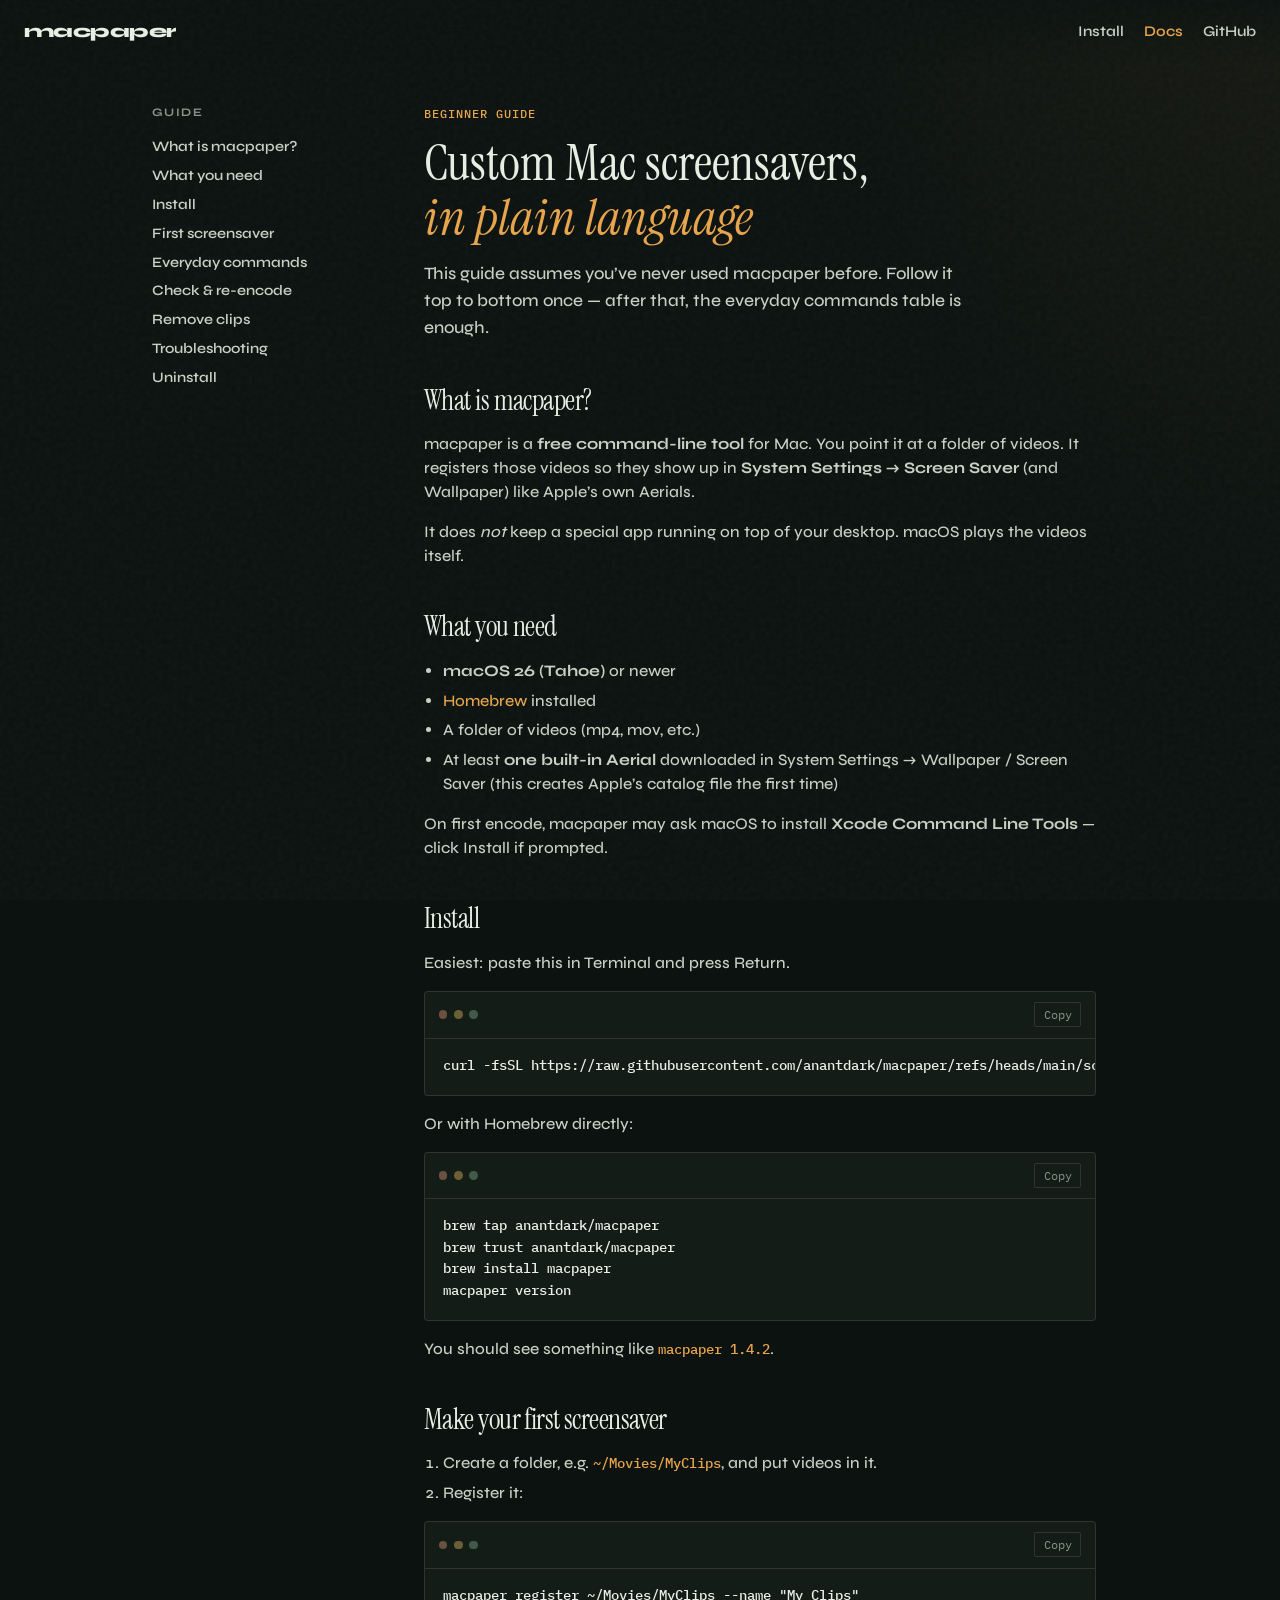
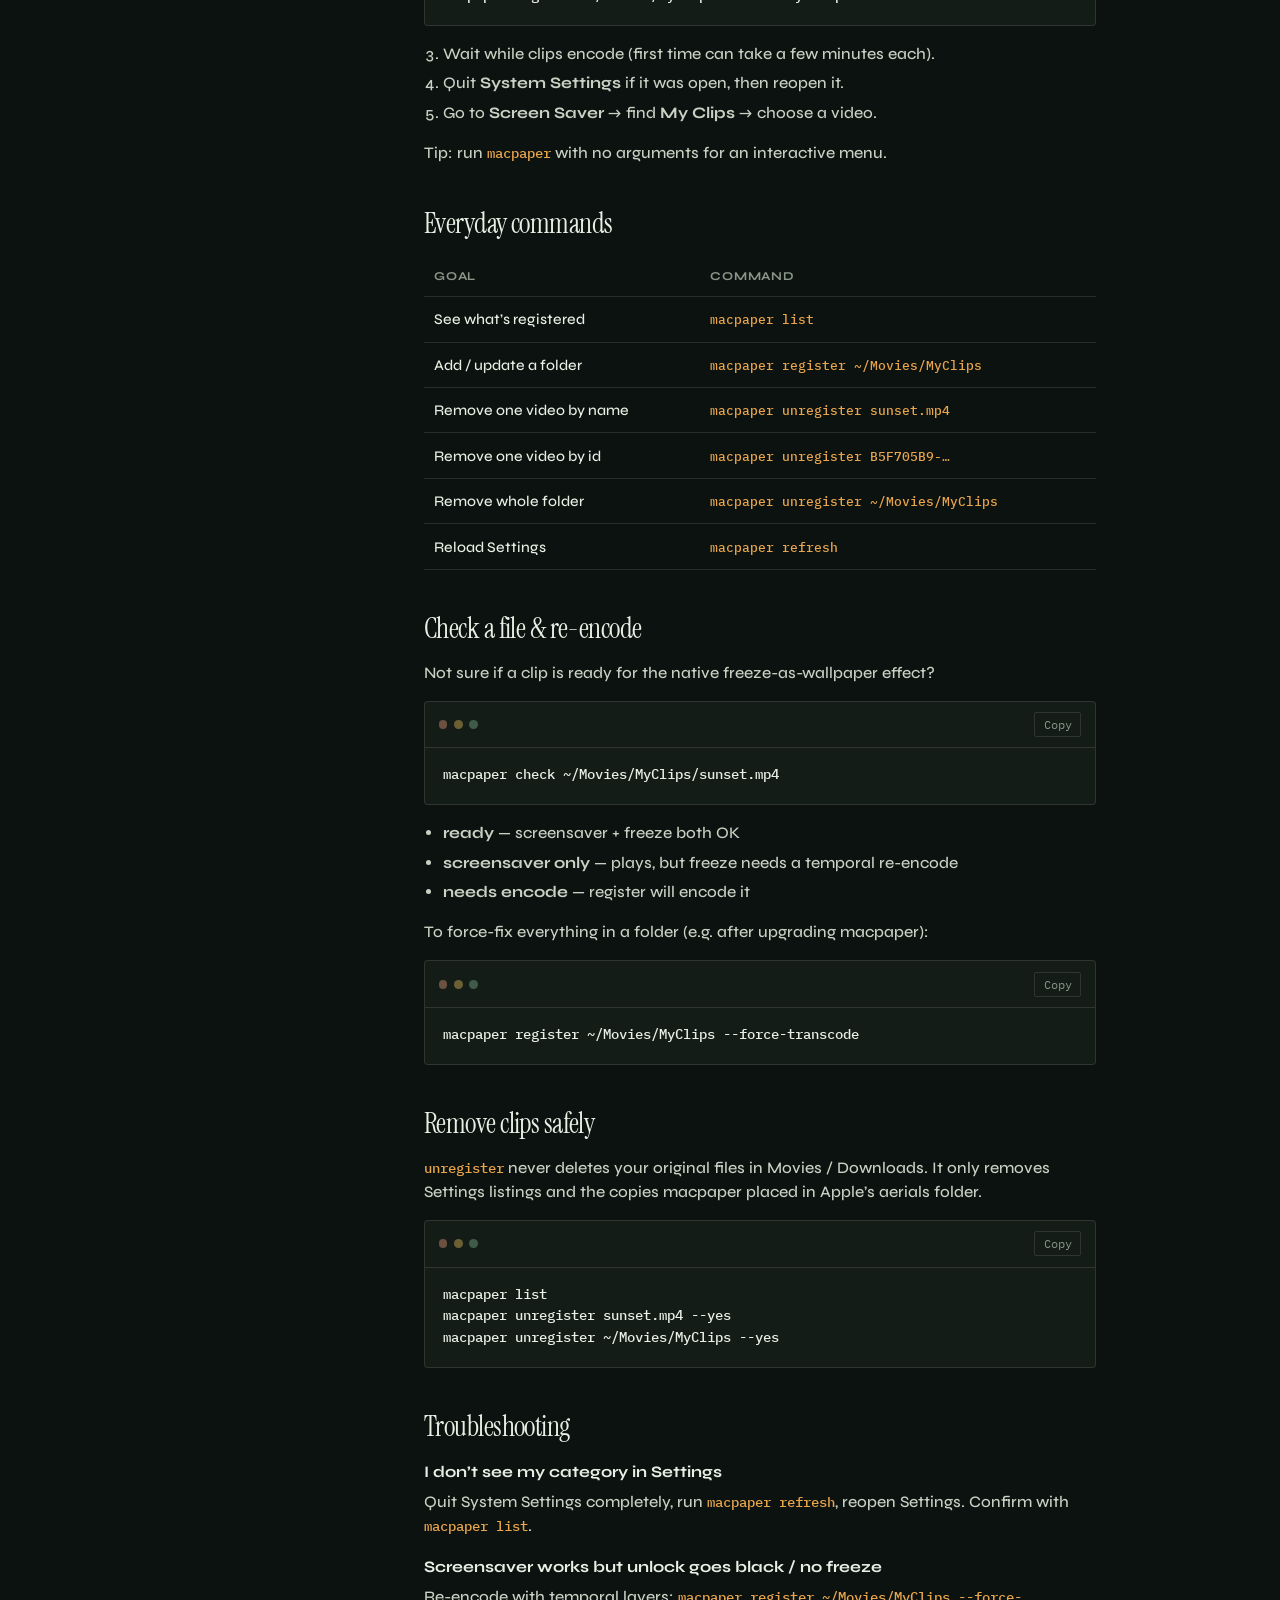
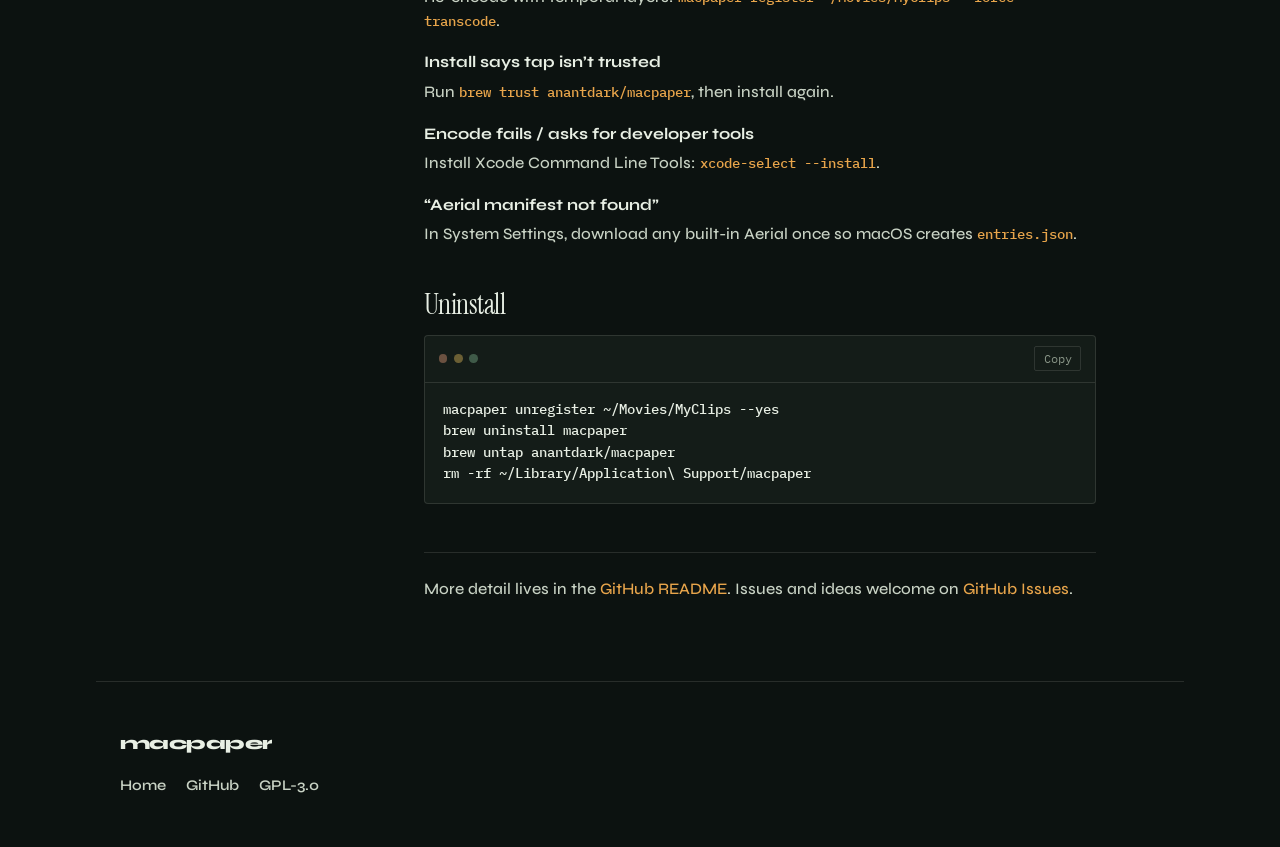
==== docs/index.html @ 39d35140 "Add GitHub Pages site for macpaper. Landing and beginner docs marketed around custom native Mac scre" ====
<!DOCTYPE html>
<html lang="en">
<head>
  <meta charset="utf-8" />
  <meta name="viewport" content="width=device-width, initial-scale=1" />
  <title>Docs — macpaper</title>
  <meta name="description" content="Beginner-friendly guide to installing macpaper and turning your videos into native macOS screensavers." />
  <link rel="preconnect" href="https://fonts.googleapis.com" />
  <link rel="preconnect" href="https://fonts.gstatic.com" crossorigin />
  <link href="https://fonts.googleapis.com/css2?family=Instrument+Serif:ital@0;1&family=Syne:wght@500;600;700;800&family=IBM+Plex+Mono:wght@400;500&display=swap" rel="stylesheet" />
  <link rel="stylesheet" href="../styles.css" />
</head>
<body class="docs-body">
  <div class="noise" aria-hidden="true"></div>

  <header class="site-header">
    <a class="brand" href="../">macpaper</a>
    <nav>
      <a href="../#install">Install</a>
      <a href="./" aria-current="page">Docs</a>
      <a href="https://github.com/anantdark/macpaper" rel="noopener">GitHub</a>
    </nav>
  </header>

  <div class="docs-layout">
    <aside class="docs-nav">
      <p class="docs-nav-title">Guide</p>
      <a href="#what">What is macpaper?</a>
      <a href="#need">What you need</a>
      <a href="#install">Install</a>
      <a href="#first">First screensaver</a>
      <a href="#everyday">Everyday commands</a>
      <a href="#check">Check &amp; re-encode</a>
      <a href="#remove">Remove clips</a>
      <a href="#troubleshoot">Troubleshooting</a>
      <a href="#uninstall">Uninstall</a>
    </aside>

    <article class="docs-main">
      <p class="eyebrow">Beginner guide</p>
      <h1>Custom Mac screensavers,<br /><em>in plain language</em></h1>
      <p class="lede">
        This guide assumes you’ve never used macpaper before. Follow it top to bottom once —
        after that, the everyday commands table is enough.
      </p>

      <section id="what">
        <h2>What is macpaper?</h2>
        <p>
          macpaper is a <strong>free command-line tool</strong> for Mac. You point it at a folder of videos.
          It registers those videos so they show up in
          <strong>System Settings → Screen Saver</strong> (and Wallpaper) like Apple’s own Aerials.
        </p>
        <p>
          It does <em>not</em> keep a special app running on top of your desktop.
          macOS plays the videos itself.
        </p>
      </section>

      <section id="need">
        <h2>What you need</h2>
        <ul>
          <li><strong>macOS 26 (Tahoe)</strong> or newer</li>
          <li><a href="https://brew.sh">Homebrew</a> installed</li>
          <li>A folder of videos (mp4, mov, etc.)</li>
          <li>At least <strong>one built-in Aerial</strong> downloaded in System Settings → Wallpaper / Screen Saver (this creates Apple’s catalog file the first time)</li>
        </ul>
        <p>
          On first encode, macpaper may ask macOS to install
          <strong>Xcode Command Line Tools</strong> — click Install if prompted.
        </p>
      </section>

      <section id="install">
        <h2>Install</h2>
        <p>Easiest: paste this in Terminal and press Return.</p>
        <div class="terminal" data-copy>
          <div class="terminal-bar">
            <span></span><span></span><span></span>
            <button type="button" class="copy-btn">Copy</button>
          </div>
          <pre><code>curl -fsSL https://raw.githubusercontent.com/anantdark/macpaper/refs/heads/main/scripts/install.sh | bash</code></pre>
        </div>
        <p>Or with Homebrew directly:</p>
        <div class="terminal" data-copy>
          <div class="terminal-bar">
            <span></span><span></span><span></span>
            <button type="button" class="copy-btn">Copy</button>
          </div>
          <pre><code>brew tap anantdark/macpaper
brew trust anantdark/macpaper
brew install macpaper
macpaper version</code></pre>
        </div>
        <p>You should see something like <code>macpaper 1.4.2</code>.</p>
      </section>

      <section id="first">
        <h2>Make your first screensaver</h2>
        <ol>
          <li>Create a folder, e.g. <code>~/Movies/MyClips</code>, and put videos in it.</li>
          <li>Register it:</li>
        </ol>
        <div class="terminal" data-copy>
          <div class="terminal-bar">
            <span></span><span></span><span></span>
            <button type="button" class="copy-btn">Copy</button>
          </div>
          <pre><code>macpaper register ~/Movies/MyClips --name "My Clips"</code></pre>
        </div>
        <ol start="3">
          <li>Wait while clips encode (first time can take a few minutes each).</li>
          <li>Quit <strong>System Settings</strong> if it was open, then reopen it.</li>
          <li>Go to <strong>Screen Saver</strong> → find <strong>My Clips</strong> → choose a video.</li>
        </ol>
        <p>
          Tip: run <code>macpaper</code> with no arguments for an interactive menu.
        </p>
      </section>

      <section id="everyday">
        <h2>Everyday commands</h2>
        <table>
          <thead>
            <tr><th>Goal</th><th>Command</th></tr>
          </thead>
          <tbody>
            <tr><td>See what’s registered</td><td><code>macpaper list</code></td></tr>
            <tr><td>Add / update a folder</td><td><code>macpaper register ~/Movies/MyClips</code></td></tr>
            <tr><td>Remove one video by name</td><td><code>macpaper unregister sunset.mp4</code></td></tr>
            <tr><td>Remove one video by id</td><td><code>macpaper unregister B5F705B9-…</code></td></tr>
            <tr><td>Remove whole folder</td><td><code>macpaper unregister ~/Movies/MyClips</code></td></tr>
            <tr><td>Reload Settings</td><td><code>macpaper refresh</code></td></tr>
          </tbody>
        </table>
      </section>

      <section id="check">
        <h2>Check a file &amp; re-encode</h2>
        <p>Not sure if a clip is ready for the native freeze-as-wallpaper effect?</p>
        <div class="terminal" data-copy>
          <div class="terminal-bar">
            <span></span><span></span><span></span>
            <button type="button" class="copy-btn">Copy</button>
          </div>
          <pre><code>macpaper check ~/Movies/MyClips/sunset.mp4</code></pre>
        </div>
        <ul>
          <li><strong>ready</strong> — screensaver + freeze both OK</li>
          <li><strong>screensaver only</strong> — plays, but freeze needs a temporal re-encode</li>
          <li><strong>needs encode</strong> — register will encode it</li>
        </ul>
        <p>To force-fix everything in a folder (e.g. after upgrading macpaper):</p>
        <div class="terminal" data-copy>
          <div class="terminal-bar">
            <span></span><span></span><span></span>
            <button type="button" class="copy-btn">Copy</button>
          </div>
          <pre><code>macpaper register ~/Movies/MyClips --force-transcode</code></pre>
        </div>
      </section>

      <section id="remove">
        <h2>Remove clips safely</h2>
        <p>
          <code>unregister</code> never deletes your original files in Movies / Downloads.
          It only removes Settings listings and the copies macpaper placed in Apple’s aerials folder.
        </p>
        <div class="terminal" data-copy>
          <div class="terminal-bar">
            <span></span><span></span><span></span>
            <button type="button" class="copy-btn">Copy</button>
          </div>
          <pre><code>macpaper list
macpaper unregister sunset.mp4 --yes
macpaper unregister ~/Movies/MyClips --yes</code></pre>
        </div>
      </section>

      <section id="troubleshoot">
        <h2>Troubleshooting</h2>
        <dl class="faq">
          <dt>I don’t see my category in Settings</dt>
          <dd>Quit System Settings completely, run <code>macpaper refresh</code>, reopen Settings. Confirm with <code>macpaper list</code>.</dd>
          <dt>Screensaver works but unlock goes black / no freeze</dt>
          <dd>Re-encode with temporal layers: <code>macpaper register ~/Movies/MyClips --force-transcode</code>.</dd>
          <dt>Install says tap isn’t trusted</dt>
          <dd>Run <code>brew trust anantdark/macpaper</code>, then install again.</dd>
          <dt>Encode fails / asks for developer tools</dt>
          <dd>Install Xcode Command Line Tools: <code>xcode-select --install</code>.</dd>
          <dt>“Aerial manifest not found”</dt>
          <dd>In System Settings, download any built-in Aerial once so macOS creates <code>entries.json</code>.</dd>
        </dl>
      </section>

      <section id="uninstall">
        <h2>Uninstall</h2>
        <div class="terminal" data-copy>
          <div class="terminal-bar">
            <span></span><span></span><span></span>
            <button type="button" class="copy-btn">Copy</button>
          </div>
          <pre><code>macpaper unregister ~/Movies/MyClips --yes
brew uninstall macpaper
brew untap anantdark/macpaper
rm -rf ~/Library/Application\ Support/macpaper</code></pre>
        </div>
      </section>

      <p class="docs-end">
        More detail lives in the
        <a href="https://github.com/anantdark/macpaper#readme">GitHub README</a>.
        Issues and ideas welcome on
        <a href="https://github.com/anantdark/macpaper/issues">GitHub Issues</a>.
      </p>
    </article>
  </div>

  <footer class="site-footer">
    <a class="brand" href="../">macpaper</a>
    <div class="footer-links">
      <a href="../">Home</a>
      <a href="https://github.com/anantdark/macpaper">GitHub</a>
      <a href="https://github.com/anantdark/macpaper/blob/main/LICENSE">GPL-3.0</a>
    </div>
  </footer>

  <script src="../main.js"></script>
</body>
</html>
---- styles.css ----
:root {
  --ink: #0c1210;
  --ink-2: #141c18;
  --fog: #c8d2c4;
  --mist: #8a9688;
  --paper: #e8efe4;
  --amber: #e8a54b;
  --amber-deep: #c47d22;
  --line: rgba(232, 239, 228, 0.12);
  --ease: cubic-bezier(0.22, 1, 0.36, 1);
  --font-display: "Syne", system-ui, sans-serif;
  --font-serif: "Instrument Serif", Georgia, serif;
  --font-mono: "IBM Plex Mono", ui-monospace, monospace;
}

*,
*::before,
*::after {
  box-sizing: border-box;
}

html {
  scroll-behavior: smooth;
}

body {
  margin: 0;
  min-height: 100vh;
  background: var(--ink);
  color: var(--paper);
  font-family: var(--font-display);
  font-weight: 500;
  line-height: 1.5;
  -webkit-font-smoothing: antialiased;
}

.noise {
  pointer-events: none;
  position: fixed;
  inset: 0;
  z-index: 50;
  opacity: 0.04;
  background-image: url("data:image/svg+xml,%3Csvg viewBox='0 0 200 200' xmlns='http://www.w3.org/2000/svg'%3E%3Cfilter id='n'%3E%3CfeTurbulence type='fractalNoise' baseFrequency='0.85' numOctaves='4' stitchTiles='stitch'/%3E%3C/filter%3E%3Crect width='100%25' height='100%25' filter='url(%23n)'/%3E%3C/svg%3E");
}

a {
  color: var(--amber);
  text-decoration: none;
}

a:hover {
  color: var(--paper);
}

code {
  font-family: var(--font-mono);
  font-size: 0.9em;
  color: var(--amber);
}

.site-header {
  position: fixed;
  top: 0;
  left: 0;
  right: 0;
  z-index: 40;
  display: flex;
  align-items: center;
  justify-content: space-between;
  padding: 1.1rem 1.5rem;
  background: linear-gradient(to bottom, rgba(12, 18, 16, 0.92), rgba(12, 18, 16, 0));
}

.brand {
  font-family: var(--font-display);
  font-weight: 800;
  font-size: 1.15rem;
  letter-spacing: -0.03em;
  color: var(--paper) !important;
}

.site-header nav {
  display: flex;
  gap: 1.25rem;
}

.site-header nav a {
  color: var(--fog);
  font-size: 0.92rem;
  font-weight: 600;
}

.site-header nav a[aria-current="page"] {
  color: var(--amber);
}

/* ── Hero ─────────────────────────────────────────── */

.hero {
  position: relative;
  min-height: 100svh;
  display: grid;
  align-items: end;
  padding: 0;
  overflow: hidden;
}

.hero-media {
  position: absolute;
  inset: 0;
}

.hero-media img {
  width: 100%;
  height: 100%;
  object-fit: cover;
  transform: scale(1.06);
  animation: hero-drift 28s var(--ease) infinite alternate;
}

.hero-veil {
  position: absolute;
  inset: 0;
  background:
    linear-gradient(to top, var(--ink) 0%, rgba(12, 18, 16, 0.55) 42%, rgba(12, 18, 16, 0.2) 100%),
    linear-gradient(120deg, rgba(12, 18, 16, 0.55), transparent 55%);
}

.hero-copy {
  position: relative;
  z-index: 1;
  padding: 7rem 1.5rem 4.5rem;
  max-width: 44rem;
}

.brand-mark {
  margin: 0 0 1rem;
  font-size: clamp(2.4rem, 7vw, 4.2rem);
  font-weight: 800;
  letter-spacing: -0.05em;
  line-height: 0.95;
  color: var(--paper);
  animation: rise 0.9s var(--ease) both;
}

.hero h1 {
  margin: 0 0 1.25rem;
  font-family: var(--font-serif);
  font-weight: 400;
  font-size: clamp(2.1rem, 5.5vw, 3.4rem);
  line-height: 1.05;
  letter-spacing: -0.02em;
  animation: rise 0.9s var(--ease) 0.08s both;
}

.hero h1 em {
  font-style: italic;
  color: var(--amber);
}

.lede {
  margin: 0 0 1.75rem;
  max-width: 34rem;
  color: var(--fog);
  font-size: 1.08rem;
  line-height: 1.55;
  animation: rise 0.9s var(--ease) 0.16s both;
}

.cta-row {
  display: flex;
  flex-wrap: wrap;
  gap: 0.75rem;
  animation: rise 0.9s var(--ease) 0.24s both;
}

.btn {
  display: inline-flex;
  align-items: center;
  justify-content: center;
  padding: 0.85rem 1.35rem;
  border-radius: 2px;
  font-weight: 700;
  font-size: 0.95rem;
  letter-spacing: -0.01em;
  border: 1px solid transparent;
  transition: transform 0.25s var(--ease), background 0.25s, color 0.25s, border-color 0.25s;
}

.btn:hover {
  transform: translateY(-1px);
}

.btn.primary {
  background: var(--amber);
  color: var(--ink) !important;
}

.btn.primary:hover {
  background: #f0b45f;
  color: var(--ink) !important;
}

.btn.ghost {
  border-color: var(--line);
  color: var(--paper) !important;
  background: rgba(12, 18, 16, 0.35);
  backdrop-filter: blur(8px);
}

.btn.ghost:hover {
  border-color: var(--amber);
  color: var(--amber) !important;
}

/* ── Sections ─────────────────────────────────────── */

.strip,
.features,
.steps,
.compare {
  padding: 5.5rem 1.5rem;
  max-width: 68rem;
  margin: 0 auto;
}

.strip {
  border-top: 1px solid var(--line);
}

h2 {
  margin: 0 0 0.75rem;
  font-family: var(--font-serif);
  font-weight: 400;
  font-size: clamp(2rem, 4vw, 2.85rem);
  letter-spacing: -0.02em;
  line-height: 1.1;
}

.section-lede {
  margin: 0 0 2rem;
  max-width: 36rem;
  color: var(--mist);
  font-size: 1.05rem;
}

.terminal {
  margin: 0 0 1rem;
  background: var(--ink-2);
  border: 1px solid var(--line);
  border-radius: 4px;
  overflow: hidden;
}

.terminal-bar {
  display: flex;
  align-items: center;
  gap: 0.4rem;
  padding: 0.65rem 0.85rem;
  border-bottom: 1px solid var(--line);
}

.terminal-bar span {
  width: 0.55rem;
  height: 0.55rem;
  border-radius: 50%;
  background: #3a4540;
}

.terminal-bar span:nth-child(1) { background: #6b5140; }
.terminal-bar span:nth-child(2) { background: #6b5f34; }
.terminal-bar span:nth-child(3) { background: #3f5a48; }

.copy-btn {
  margin-left: auto;
  background: transparent;
  border: 1px solid var(--line);
  color: var(--mist);
  font-family: var(--font-mono);
  font-size: 0.72rem;
  padding: 0.25rem 0.55rem;
  cursor: pointer;
  border-radius: 2px;
}

.copy-btn:hover,
.copy-btn.copied {
  color: var(--ink);
  background: var(--amber);
  border-color: var(--amber);
}

.terminal pre {
  margin: 0;
  padding: 1rem 1.1rem 1.15rem;
  overflow-x: auto;
}

.terminal code {
  font-family: var(--font-mono);
  font-size: 0.86rem;
  color: var(--paper);
  white-space: pre;
}

.fine {
  color: var(--mist);
  font-size: 0.95rem;
}

.feature-list {
  list-style: none;
  margin: 0;
  padding: 0;
  display: grid;
  gap: 0;
  border-top: 1px solid var(--line);
}

.feature-list li {
  display: grid;
  grid-template-columns: minmax(10rem, 14rem) 1fr;
  gap: 1rem 2rem;
  padding: 1.5rem 0;
  border-bottom: 1px solid var(--line);
}

.feature-list h3 {
  margin: 0;
  font-size: 1.15rem;
  font-weight: 700;
  letter-spacing: -0.02em;
}

.feature-list p {
  margin: 0;
  color: var(--mist);
  max-width: 36rem;
}

.step-list {
  list-style: none;
  margin: 0 0 2rem;
  padding: 0;
  display: grid;
  gap: 1.25rem;
}

.step-list li {
  display: grid;
  grid-template-columns: 3.5rem 1fr;
  gap: 1rem;
  align-items: start;
}

.step-list .n {
  font-family: var(--font-mono);
  color: var(--amber);
  font-size: 0.95rem;
  padding-top: 0.2rem;
}

.step-list h3 {
  margin: 0 0 0.25rem;
  font-size: 1.2rem;
}

.step-list p {
  margin: 0;
  color: var(--mist);
}

.compare {
  border-top: 1px solid var(--line);
}

.compare em {
  font-family: var(--font-serif);
  font-style: italic;
  color: var(--amber);
}

.site-footer {
  padding: 3rem 1.5rem 4rem;
  border-top: 1px solid var(--line);
  display: grid;
  gap: 1rem;
  max-width: 68rem;
  margin: 0 auto;
}

.footer-links {
  display: flex;
  flex-wrap: wrap;
  gap: 1rem 1.25rem;
}

.footer-links a {
  color: var(--fog);
  font-weight: 600;
  font-size: 0.92rem;
}

/* ── Docs ─────────────────────────────────────────── */

.docs-body {
  background:
    radial-gradient(ellipse 80% 50% at 100% -10%, rgba(232, 165, 75, 0.08), transparent 50%),
    var(--ink);
}

.docs-layout {
  display: grid;
  grid-template-columns: 14rem minmax(0, 42rem);
  gap: 3rem;
  max-width: 64rem;
  margin: 0 auto;
  padding: 6.5rem 1.5rem 4rem;
}

.docs-nav {
  position: sticky;
  top: 5rem;
  align-self: start;
  display: grid;
  gap: 0.45rem;
}

.docs-nav-title {
  margin: 0 0 0.5rem;
  font-size: 0.72rem;
  text-transform: uppercase;
  letter-spacing: 0.12em;
  color: var(--mist);
  font-weight: 700;
}

.docs-nav a {
  color: var(--fog);
  font-size: 0.9rem;
  font-weight: 600;
}

.docs-nav a:hover {
  color: var(--amber);
}

.docs-main .eyebrow {
  margin: 0 0 0.75rem;
  font-family: var(--font-mono);
  font-size: 0.78rem;
  letter-spacing: 0.08em;
  text-transform: uppercase;
  color: var(--amber);
}

.docs-main h1 {
  margin: 0 0 1rem;
  font-family: var(--font-serif);
  font-weight: 400;
  font-size: clamp(2.2rem, 5vw, 3.2rem);
  line-height: 1.08;
}

.docs-main h1 em {
  font-style: italic;
  color: var(--amber);
}

.docs-main h2 {
  margin: 2.75rem 0 0.85rem;
  font-size: 1.75rem;
  scroll-margin-top: 5rem;
}

.docs-main p,
.docs-main li,
.docs-main dd {
  color: var(--fog);
}

.docs-main ul,
.docs-main ol {
  padding-left: 1.2rem;
}

.docs-main li + li {
  margin-top: 0.35rem;
}

.docs-main table {
  width: 100%;
  border-collapse: collapse;
  font-size: 0.92rem;
  margin: 1rem 0 1.5rem;
}

.docs-main th,
.docs-main td {
  text-align: left;
  padding: 0.7rem 0.6rem;
  border-bottom: 1px solid var(--line);
  vertical-align: top;
}

.docs-main th {
  color: var(--mist);
  font-size: 0.75rem;
  text-transform: uppercase;
  letter-spacing: 0.08em;
}

.faq dt {
  margin-top: 1.1rem;
  font-weight: 700;
  color: var(--paper);
}

.faq dd {
  margin: 0.35rem 0 0;
}

.docs-end {
  margin-top: 3rem;
  padding-top: 1.5rem;
  border-top: 1px solid var(--line);
}

/* ── Motion ───────────────────────────────────────── */

@keyframes rise {
  from {
    opacity: 0;
    transform: translateY(18px);
  }
  to {
    opacity: 1;
    transform: translateY(0);
  }
}

@keyframes hero-drift {
  from { transform: scale(1.06) translate3d(0, 0, 0); }
  to { transform: scale(1.12) translate3d(-1.5%, -1%, 0); }
}

.reveal {
  opacity: 0;
  transform: translateY(22px);
  transition: opacity 0.8s var(--ease), transform 0.8s var(--ease);
}

.reveal.in {
  opacity: 1;
  transform: none;
}

@media (max-width: 860px) {
  .feature-list li {
    grid-template-columns: 1fr;
    gap: 0.35rem;
  }

  .docs-layout {
    grid-template-columns: 1fr;
    gap: 2rem;
  }

  .docs-nav {
    position: static;
    display: flex;
    flex-wrap: wrap;
    gap: 0.65rem 1rem;
  }

  .docs-nav-title {
    width: 100%;
  }
}

@media (max-width: 560px) {
  .site-header nav a:not([aria-current]) {
    display: none;
  }

  .site-header nav a[href*="github"],
  .site-header nav a[href*="docs"],
  .site-header nav a[href="./"] {
    display: inline;
  }
}

@media (prefers-reduced-motion: reduce) {
  .hero-media img,
  .brand-mark,
  .hero h1,
  .lede,
  .cta-row,
  .reveal {
    animation: none !important;
    transition: none !important;
    opacity: 1 !important;
    transform: none !important;
  }
}
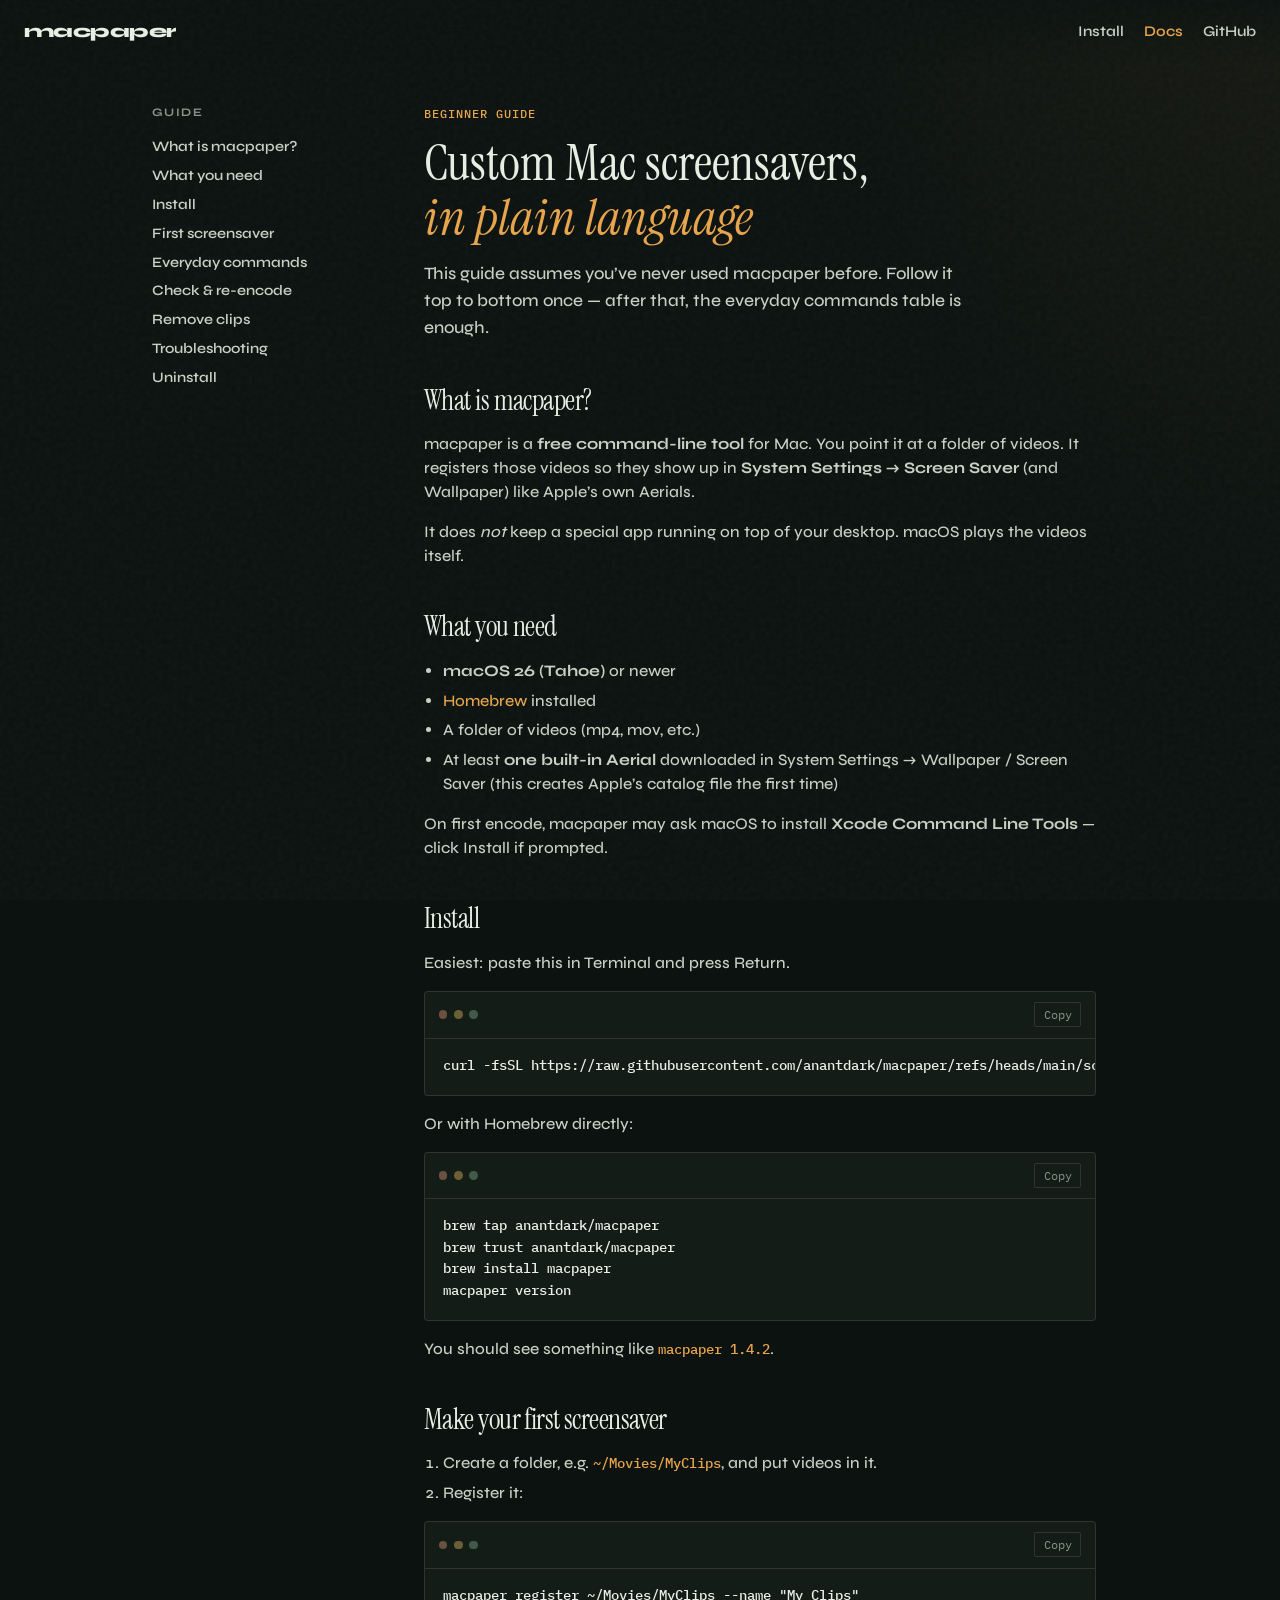
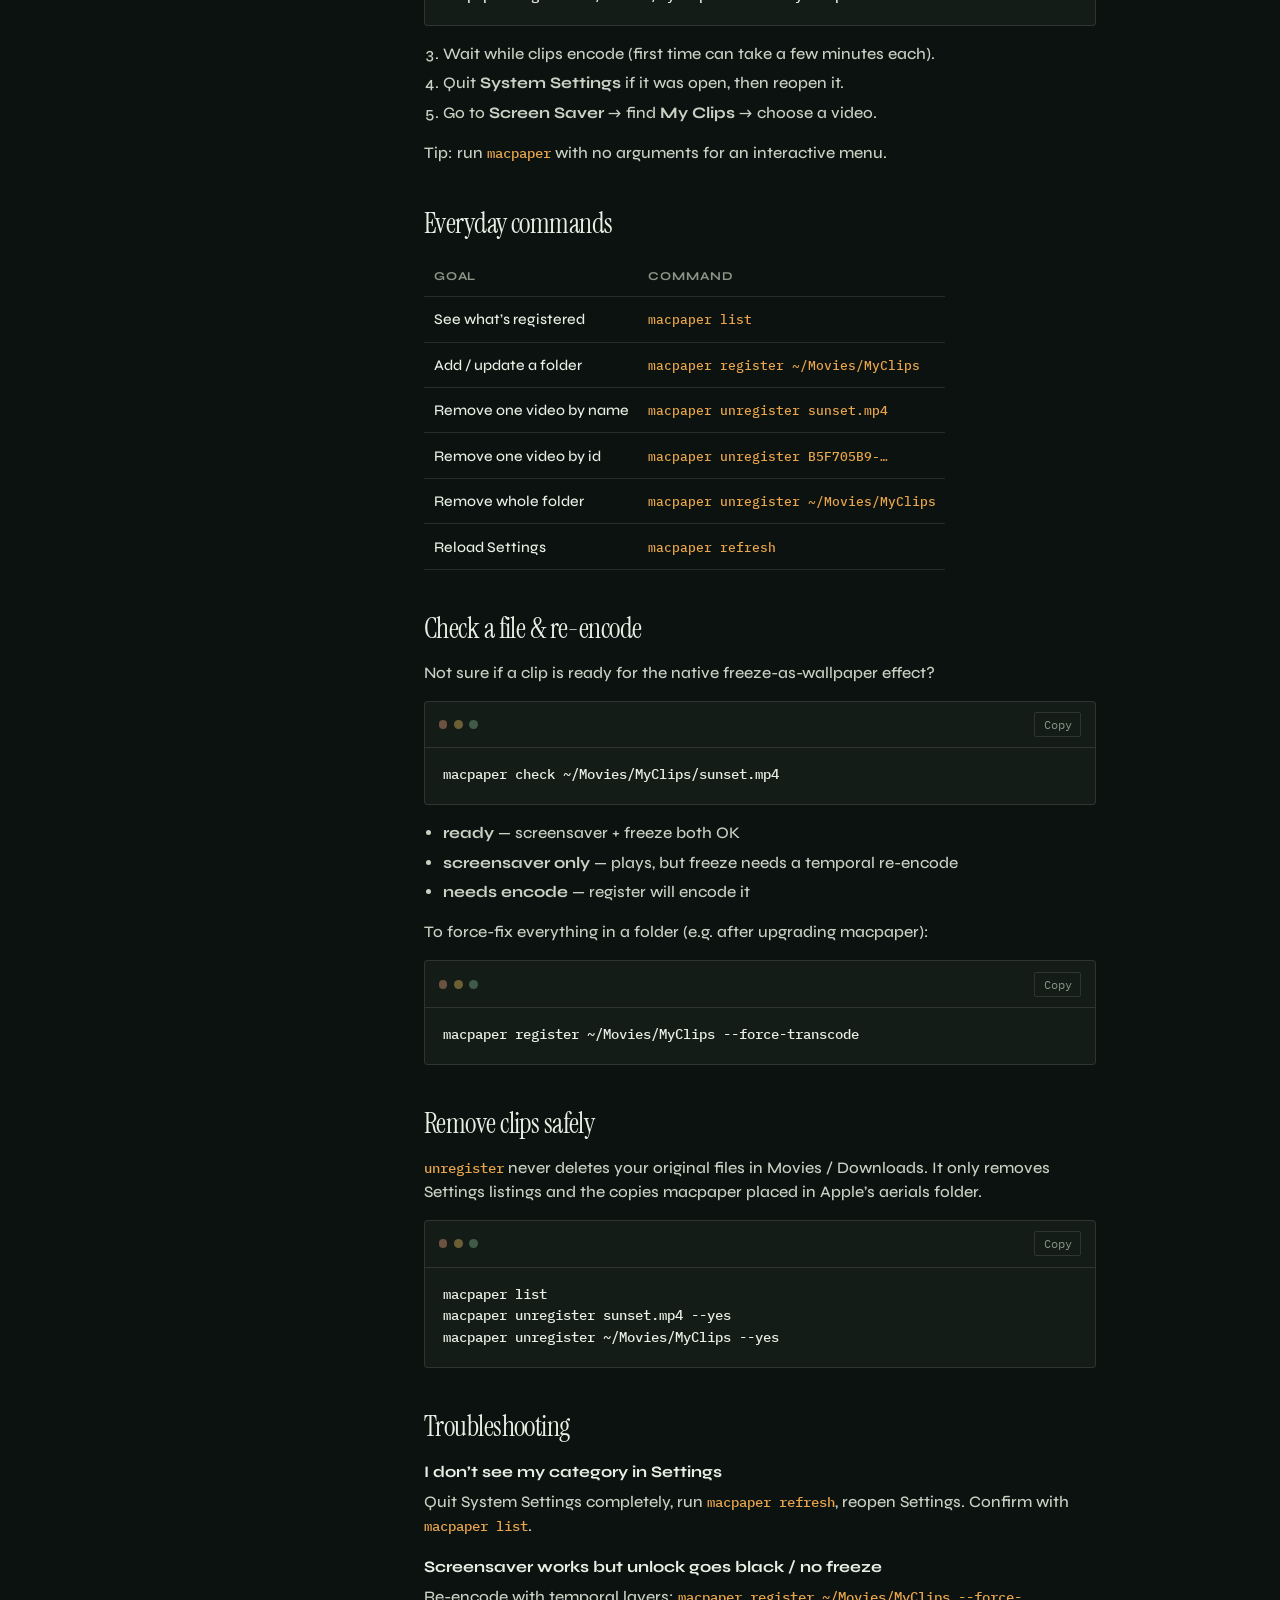
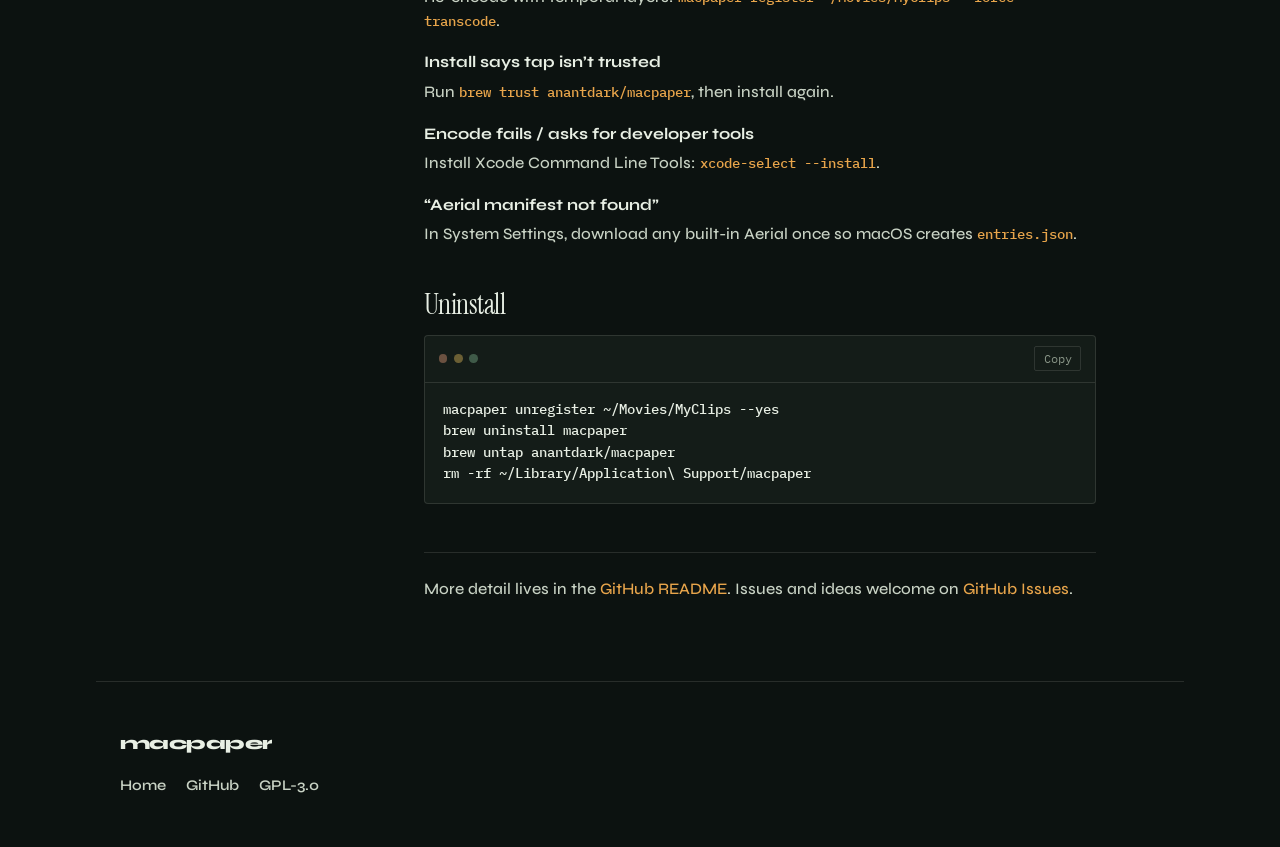
==== commit d0f5c21c: "Improve responsive layout with mobile nav and fluid type. Hamburger menu under 640px, tighter sectio" ====
--- a/docs/index.html
+++ b/docs/index.html
@@ -15,7 +15,8 @@
 
   <header class="site-header">
     <a class="brand" href="../">macpaper</a>
-    <nav>
+    <button type="button" class="nav-toggle" aria-expanded="false" aria-controls="site-nav" aria-label="Menu"><svg class="icon-menu" viewBox="0 0 24 24" aria-hidden="true"><path d="M4 7h16M4 12h16M4 17h16"/></svg><svg class="icon-close" viewBox="0 0 24 24" aria-hidden="true"><path d="M6 6l12 12M18 6L6 18"/></svg></button>
+    <nav id="site-nav">
       <a href="../#install">Install</a>
       <a href="./" aria-current="page">Docs</a>
       <a href="https://github.com/anantdark/macpaper" rel="noopener">GitHub</a>
--- a/styles.css
+++ b/styles.css
@@ -6,6 +6,7 @@
   --paper: #e8efe4;
   --amber: #e8a54b;
   --amber-deep: #c47d22;
+  --ink-rgb: 12, 18, 16;
   --line: rgba(232, 239, 228, 0.12);
   --ease: cubic-bezier(0.22, 1, 0.36, 1);
   --font-display: "Syne", system-ui, sans-serif;
@@ -555,38 +556,238 @@
   transform: none;
 }
 
+/* ── Responsive ───────────────────────────────────── */
+
+img, video {
+  max-width: 100%;
+  height: auto;
+}
+
+.site-header {
+  gap: 1rem;
+}
+
+.site-header .brand {
+  margin-right: auto;
+  position: relative;
+  z-index: 2;
+}
+
+.nav-toggle {
+  display: none;
+  position: relative;
+  z-index: 2;
+  width: 2.5rem;
+  height: 2.5rem;
+  padding: 0;
+  border: 1px solid var(--line);
+  border-radius: 2px;
+  background: rgba(var(--ink-rgb, 12, 18, 16), 0.35);
+  color: var(--paper);
+  cursor: pointer;
+  align-items: center;
+  justify-content: center;
+}
+
+.nav-toggle svg {
+  width: 1.15rem;
+  height: 1.15rem;
+  stroke: currentColor;
+  stroke-width: 2;
+  fill: none;
+  stroke-linecap: round;
+}
+
+.nav-toggle .icon-close { display: none; }
+.nav-toggle[aria-expanded="true"] .icon-menu { display: none; }
+.nav-toggle[aria-expanded="true"] .icon-close { display: block; }
+
+.site-header nav {
+  display: flex;
+  flex-wrap: wrap;
+  gap: 0.85rem 1.25rem;
+  align-items: center;
+  justify-content: flex-end;
+}
+
+.docs-main table {
+  display: block;
+  width: 100%;
+  overflow-x: auto;
+  -webkit-overflow-scrolling: touch;
+}
+
+.terminal pre {
+  -webkit-overflow-scrolling: touch;
+}
+
+.terminal code {
+  word-break: normal;
+  overflow-wrap: normal;
+}
+
 @media (max-width: 860px) {
+  .site-header {
+    padding: 0.85rem 1rem;
+  }
+
+  .hero-copy {
+    padding: 5.5rem 1rem 3rem;
+  }
+
+  .strip,
+  .features,
+  .steps,
+  .compare {
+    padding: 3.5rem 1rem;
+  }
+
   .feature-list li {
     grid-template-columns: 1fr;
     gap: 0.35rem;
   }
 
-  .docs-layout {
+  .step-list li {
+    grid-template-columns: 2.75rem 1fr;
+    gap: 0.75rem;
+  }
+
+  .docs-layout,
+  .docs-layout-wide {
     grid-template-columns: 1fr;
-    gap: 2rem;
+    gap: 1.75rem;
+    padding: 5.5rem 1rem 3rem;
   }
 
   .docs-nav {
     position: static;
     display: flex;
     flex-wrap: wrap;
-    gap: 0.65rem 1rem;
+    gap: 0.55rem 0.9rem;
   }
 
   .docs-nav-title {
     width: 100%;
   }
-}
-
-@media (max-width: 560px) {
-  .site-header nav a:not([aria-current]) {
+
+  .phone-row {
+    grid-template-columns: repeat(3, minmax(0, 1fr));
+    gap: 0.65rem;
+  }
+
+  .phone img {
+    border-radius: 0.7rem;
+  }
+
+  .site-footer {
+    padding: 2.5rem 1rem 3rem;
+  }
+
+  .terminal code {
+    font-size: 0.78rem;
+  }
+}
+
+@media (max-width: 640px) {
+  .nav-toggle {
+    display: inline-flex;
+  }
+
+  .site-header nav {
     display: none;
-  }
-
-  .site-header nav a[href*="github"],
-  .site-header nav a[href*="docs"],
-  .site-header nav a[href="./"] {
-    display: inline;
+    position: absolute;
+    top: calc(100% - 0.15rem);
+    left: 0;
+    right: 0;
+    flex-direction: column;
+    align-items: stretch;
+    gap: 0;
+    padding: 0.5rem 0.75rem 0.85rem;
+    background: rgba(var(--ink-rgb, 12, 18, 16), 0.96);
+    border-bottom: 1px solid var(--line);
+    backdrop-filter: blur(12px);
+  }
+
+  .site-header nav.is-open {
+    display: flex;
+  }
+
+  .site-header nav a {
+    padding: 0.75rem 0.6rem;
+    border-bottom: 1px solid var(--line);
+    font-size: 1rem;
+  }
+
+  .site-header nav a:last-child {
+    border-bottom: 0;
+  }
+
+  .brand-mark {
+    font-size: clamp(2rem, 11vw, 2.8rem);
+  }
+
+  .hero h1,
+  .docs-main h1 {
+    font-size: clamp(1.75rem, 8vw, 2.4rem);
+  }
+
+  h2 {
+    font-size: clamp(1.55rem, 7vw, 2.1rem);
+  }
+
+  .lede,
+  .section-lede {
+    font-size: 1rem;
+  }
+
+  .cta-row {
+    flex-direction: column;
+    align-items: stretch;
+  }
+
+  .btn {
+    width: 100%;
+  }
+
+  .phone-row {
+    grid-template-columns: 1fr;
+    justify-items: center;
+    gap: 1.5rem;
+  }
+
+  .phone img {
+    max-width: min(260px, 78vw);
+  }
+
+  .store-badge img {
+    height: 48px;
+  }
+
+  .store-row {
+    justify-content: center;
+  }
+
+  .footer-links {
+    flex-direction: column;
+    gap: 0.65rem;
+  }
+
+  .terminal pre {
+    padding: 0.85rem;
+  }
+
+  .terminal code {
+    font-size: 0.72rem;
+  }
+}
+
+@media (max-width: 380px) {
+  .hero-copy {
+    padding-top: 5rem;
+  }
+
+  .btn {
+    padding: 0.8rem 1rem;
   }
 }
 
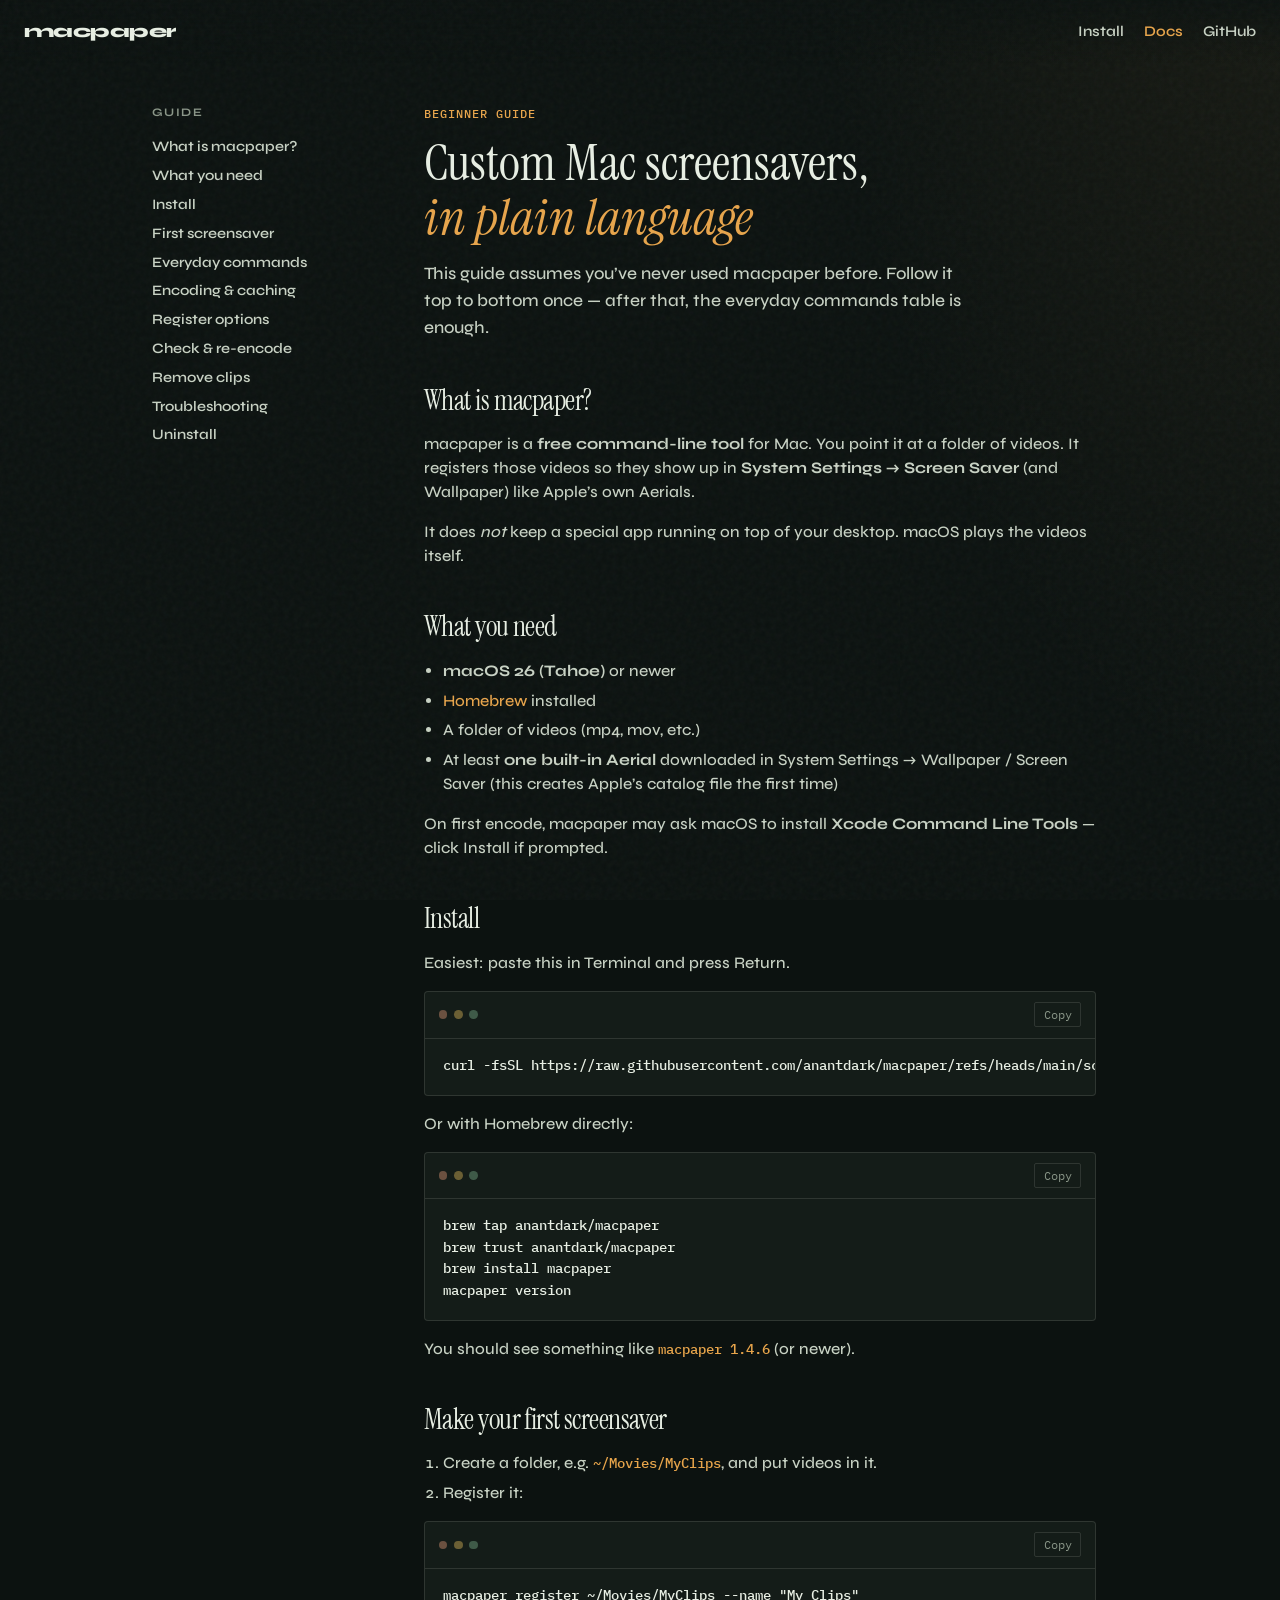
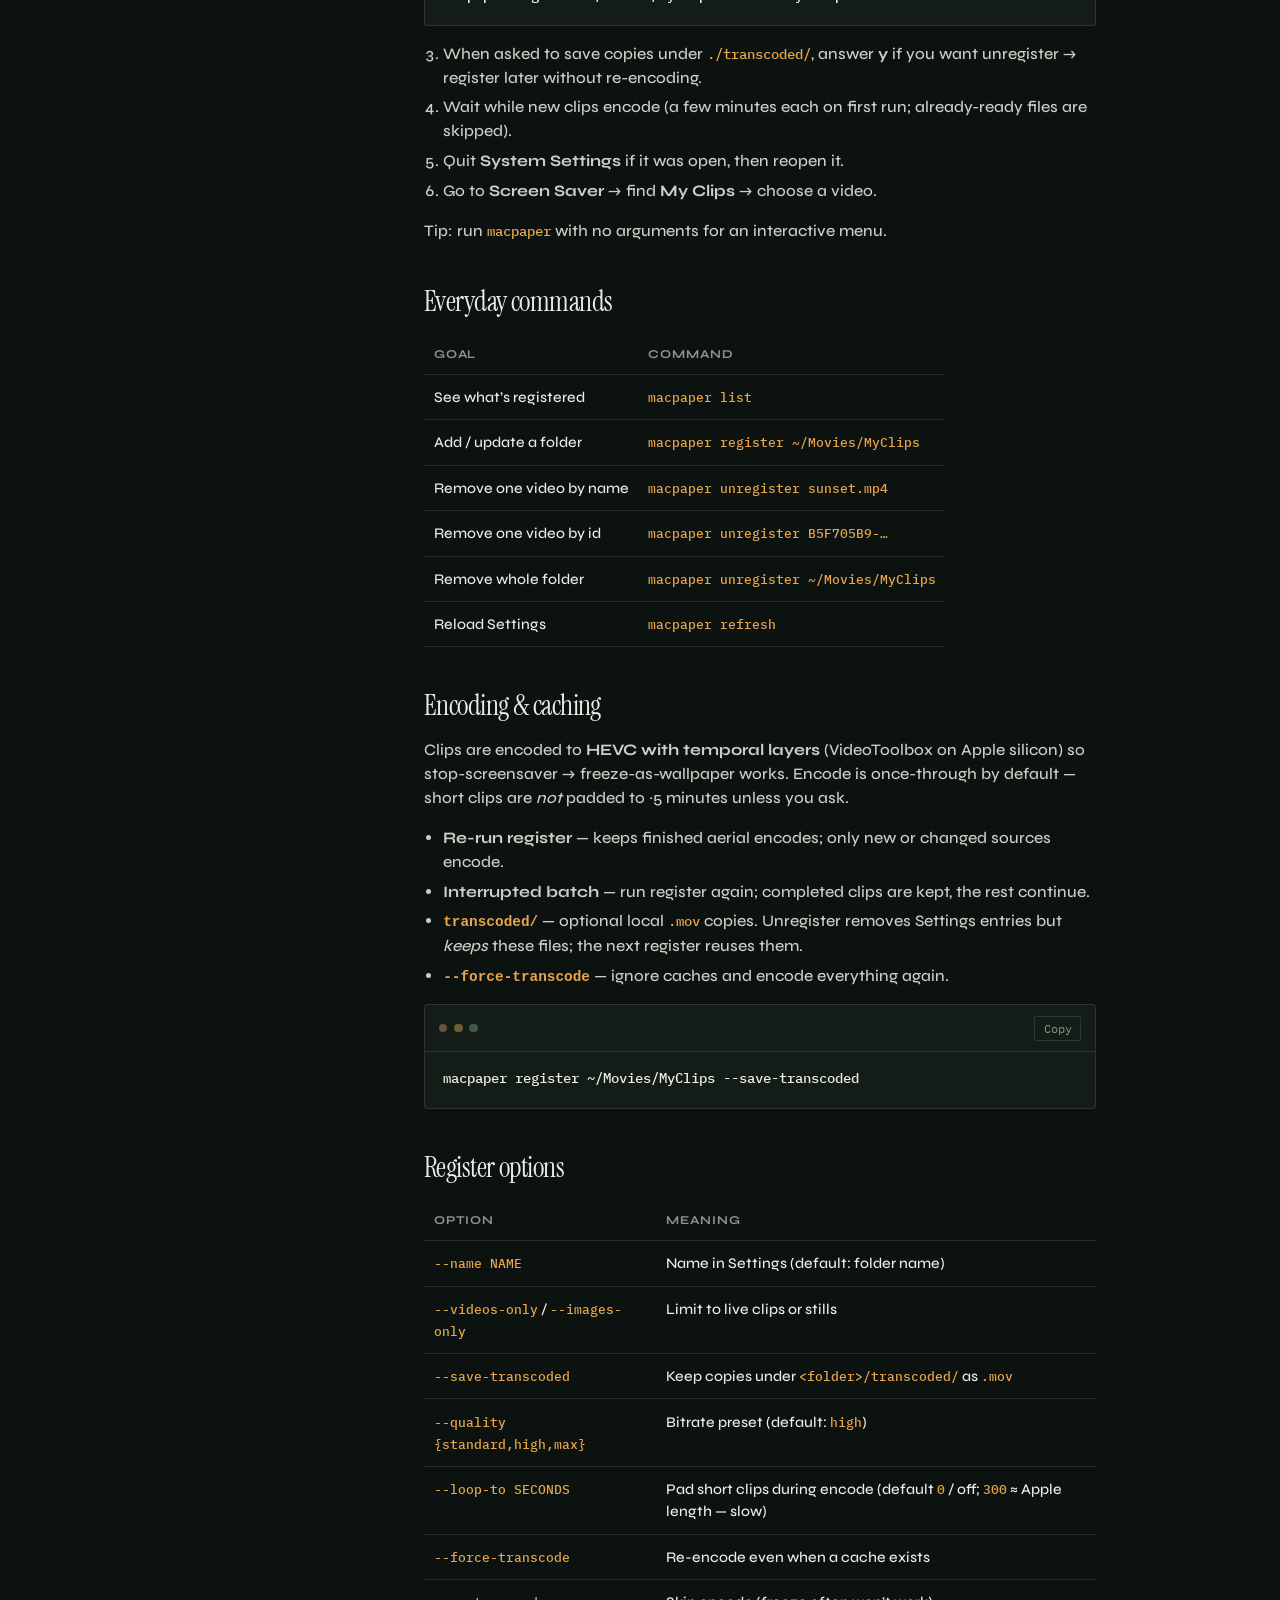
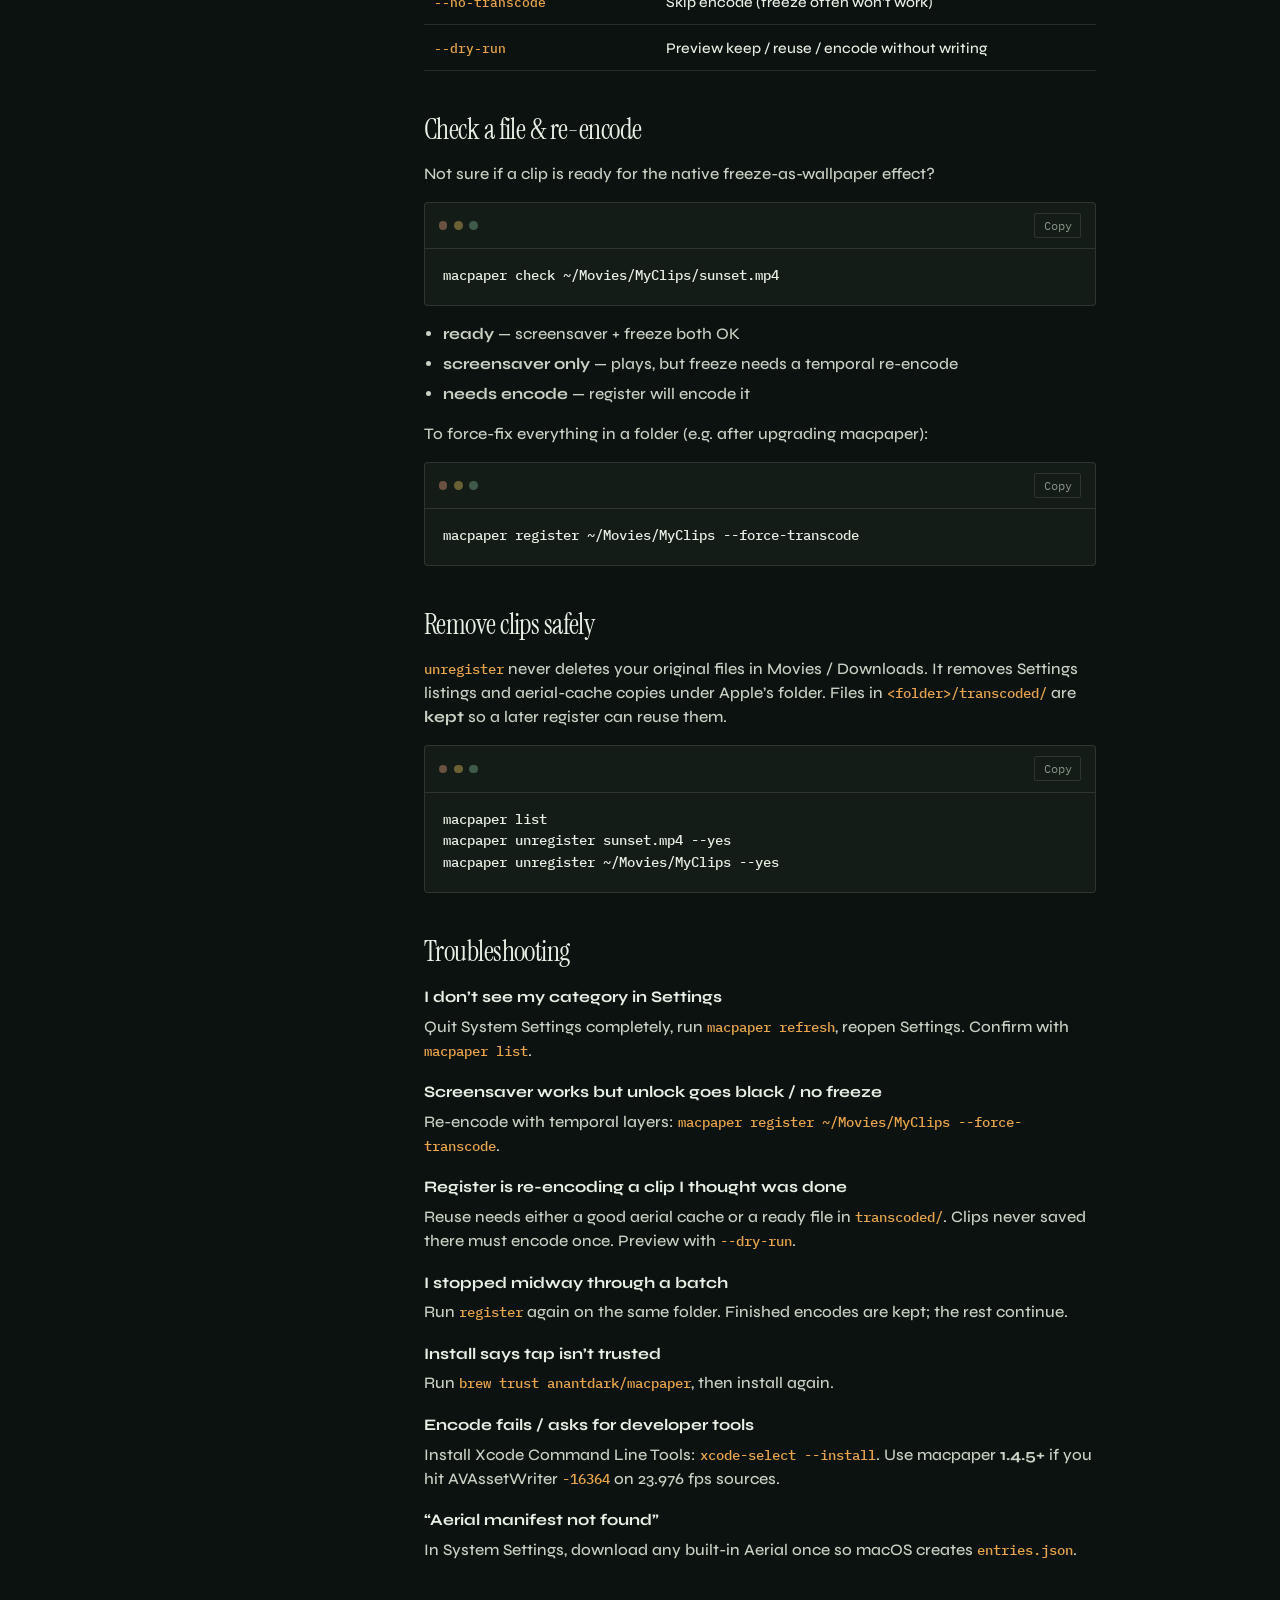
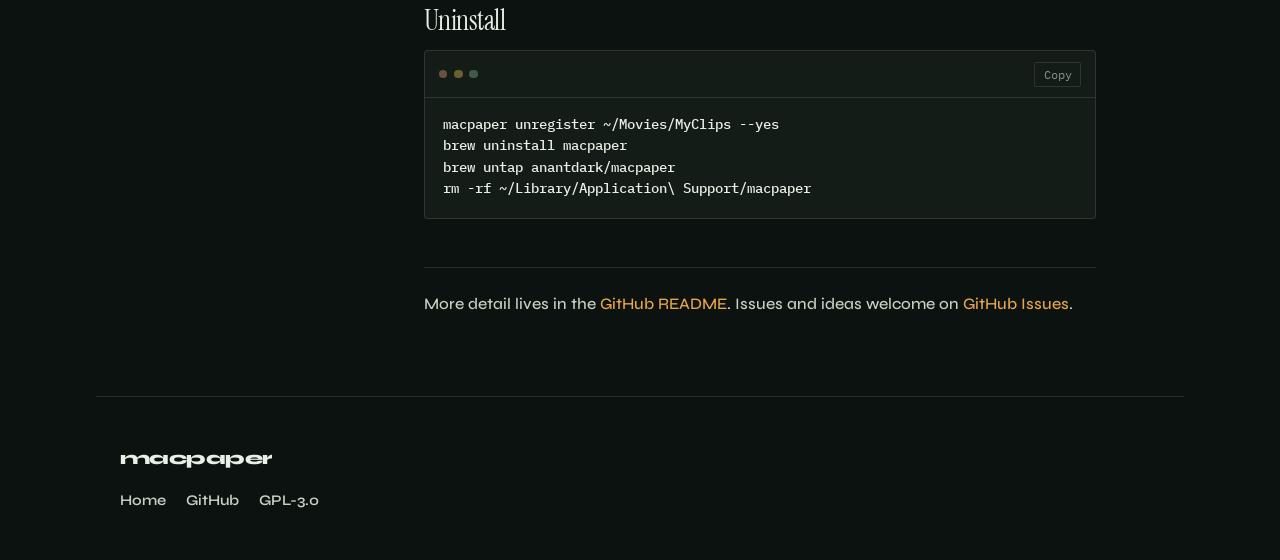
==== commit e5645b0f: "Document incremental encode, transcoded reuse, and register options. Align landing + beginner docs w" ====
--- a/docs/index.html
+++ b/docs/index.html
@@ -31,6 +31,8 @@
       <a href="#install">Install</a>
       <a href="#first">First screensaver</a>
       <a href="#everyday">Everyday commands</a>
+      <a href="#encoding">Encoding &amp; caching</a>
+      <a href="#options">Register options</a>
       <a href="#check">Check &amp; re-encode</a>
       <a href="#remove">Remove clips</a>
       <a href="#troubleshoot">Troubleshooting</a>
@@ -93,7 +95,7 @@
 brew install macpaper
 macpaper version</code></pre>
         </div>
-        <p>You should see something like <code>macpaper 1.4.2</code>.</p>
+        <p>You should see something like <code>macpaper 1.4.6</code> (or newer).</p>
       </section>
 
       <section id="first">
@@ -110,7 +112,8 @@
           <pre><code>macpaper register ~/Movies/MyClips --name "My Clips"</code></pre>
         </div>
         <ol start="3">
-          <li>Wait while clips encode (first time can take a few minutes each).</li>
+          <li>When asked to save copies under <code>./transcoded/</code>, answer <strong>y</strong> if you want unregister → register later without re-encoding.</li>
+          <li>Wait while new clips encode (a few minutes each on first run; already-ready files are skipped).</li>
           <li>Quit <strong>System Settings</strong> if it was open, then reopen it.</li>
           <li>Go to <strong>Screen Saver</strong> → find <strong>My Clips</strong> → choose a video.</li>
         </ol>
@@ -136,6 +139,47 @@
         </table>
       </section>
 
+      <section id="encoding">
+        <h2>Encoding &amp; caching</h2>
+        <p>
+          Clips are encoded to <strong>HEVC with temporal layers</strong> (VideoToolbox on Apple silicon)
+          so stop-screensaver → freeze-as-wallpaper works. Encode is once-through by default —
+          short clips are <em>not</em> padded to ~5 minutes unless you ask.
+        </p>
+        <ul>
+          <li><strong>Re-run register</strong> — keeps finished aerial encodes; only new or changed sources encode.</li>
+          <li><strong>Interrupted batch</strong> — run register again; completed clips are kept, the rest continue.</li>
+          <li><strong><code>transcoded/</code></strong> — optional local <code>.mov</code> copies. Unregister removes Settings entries but <em>keeps</em> these files; the next register reuses them.</li>
+          <li><strong><code>--force-transcode</code></strong> — ignore caches and encode everything again.</li>
+        </ul>
+        <div class="terminal" data-copy>
+          <div class="terminal-bar">
+            <span></span><span></span><span></span>
+            <button type="button" class="copy-btn">Copy</button>
+          </div>
+          <pre><code>macpaper register ~/Movies/MyClips --save-transcoded</code></pre>
+        </div>
+      </section>
+
+      <section id="options">
+        <h2>Register options</h2>
+        <table>
+          <thead>
+            <tr><th>Option</th><th>Meaning</th></tr>
+          </thead>
+          <tbody>
+            <tr><td><code>--name NAME</code></td><td>Name in Settings (default: folder name)</td></tr>
+            <tr><td><code>--videos-only</code> / <code>--images-only</code></td><td>Limit to live clips or stills</td></tr>
+            <tr><td><code>--save-transcoded</code></td><td>Keep copies under <code>&lt;folder&gt;/transcoded/</code> as <code>.mov</code></td></tr>
+            <tr><td><code>--quality {standard,high,max}</code></td><td>Bitrate preset (default: <code>high</code>)</td></tr>
+            <tr><td><code>--loop-to SECONDS</code></td><td>Pad short clips during encode (default <code>0</code> / off; <code>300</code> ≈ Apple length — slow)</td></tr>
+            <tr><td><code>--force-transcode</code></td><td>Re-encode even when a cache exists</td></tr>
+            <tr><td><code>--no-transcode</code></td><td>Skip encode (freeze often won’t work)</td></tr>
+            <tr><td><code>--dry-run</code></td><td>Preview keep / reuse / encode without writing</td></tr>
+          </tbody>
+        </table>
+      </section>
+
       <section id="check">
         <h2>Check a file &amp; re-encode</h2>
         <p>Not sure if a clip is ready for the native freeze-as-wallpaper effect?</p>
@@ -165,7 +209,8 @@
         <h2>Remove clips safely</h2>
         <p>
           <code>unregister</code> never deletes your original files in Movies / Downloads.
-          It only removes Settings listings and the copies macpaper placed in Apple’s aerials folder.
+          It removes Settings listings and aerial-cache copies under Apple’s folder.
+          Files in <code>&lt;folder&gt;/transcoded/</code> are <strong>kept</strong> so a later register can reuse them.
         </p>
         <div class="terminal" data-copy>
           <div class="terminal-bar">
@@ -185,10 +230,14 @@
           <dd>Quit System Settings completely, run <code>macpaper refresh</code>, reopen Settings. Confirm with <code>macpaper list</code>.</dd>
           <dt>Screensaver works but unlock goes black / no freeze</dt>
           <dd>Re-encode with temporal layers: <code>macpaper register ~/Movies/MyClips --force-transcode</code>.</dd>
+          <dt>Register is re-encoding a clip I thought was done</dt>
+          <dd>Reuse needs either a good aerial cache or a ready file in <code>transcoded/</code>. Clips never saved there must encode once. Preview with <code>--dry-run</code>.</dd>
+          <dt>I stopped midway through a batch</dt>
+          <dd>Run <code>register</code> again on the same folder. Finished encodes are kept; the rest continue.</dd>
           <dt>Install says tap isn’t trusted</dt>
           <dd>Run <code>brew trust anantdark/macpaper</code>, then install again.</dd>
           <dt>Encode fails / asks for developer tools</dt>
-          <dd>Install Xcode Command Line Tools: <code>xcode-select --install</code>.</dd>
+          <dd>Install Xcode Command Line Tools: <code>xcode-select --install</code>. Use macpaper <strong>1.4.5+</strong> if you hit AVAssetWriter <code>-16364</code> on 23.976&nbsp;fps sources.</dd>
           <dt>“Aerial manifest not found”</dt>
           <dd>In System Settings, download any built-in Aerial once so macOS creates <code>entries.json</code>.</dd>
         </dl>
